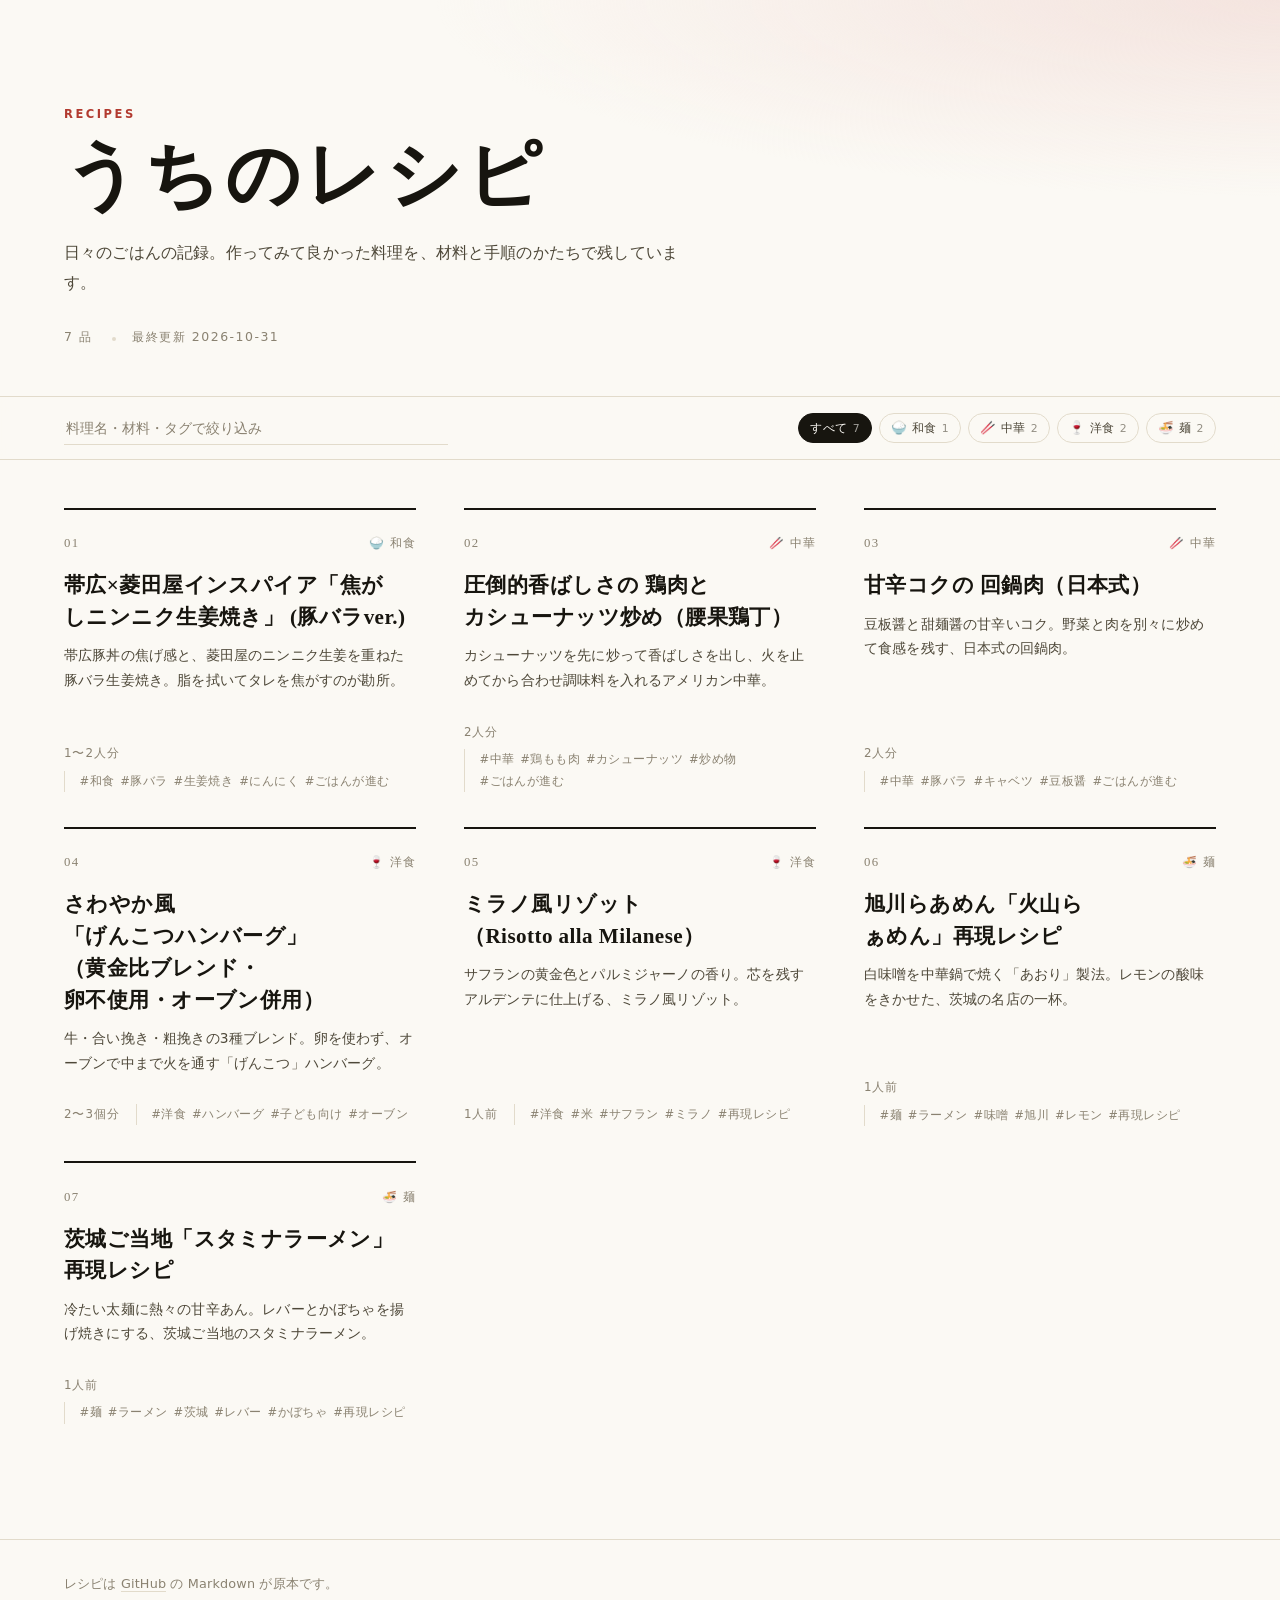
==== docs/index.html @ 4dcfc907 "GitHub Pages 用の静的サイトを追加 - tools/build_site.py: Markdown から docs/ を生成（依存パッケージなし） - docs/: 一覧・個別ページ・検索" ====
<!DOCTYPE html>
<html lang="ja">
<head>
<meta charset="utf-8">
<meta name="viewport" content="width=device-width, initial-scale=1">
<title>うちのレシピ</title>
<meta name="description" content="家庭料理のレシピ集。材料と手順をまとめています。">
<meta property="og:title" content="うちのレシピ">
<meta property="og:description" content="家庭料理のレシピ集。材料と手順をまとめています。">
<meta property="og:type" content="website">
<link rel="stylesheet" href="assets/style.css">
<link rel="icon" href="data:image/svg+xml,<svg xmlns='http://www.w3.org/2000/svg' viewBox='0 0 100 100'><text y='.9em' font-size='90'>🍳</text></svg>">
</head>
<body>
<header class="hero">
  <p class="kicker">RECIPES</p>
  <h1 class="hero-title">うちのレシピ</h1>
  <p class="hero-lede">日々のごはんの記録。作ってみて良かった料理を、材料と手順のかたちで残しています。</p>
  <div class="hero-meta"><span>7 品</span><span>最終更新 <time>2026-10-31</time></span></div>
</header>

<div class="toolbar">
  <div class="search-wrap">
    <label class="visually-hidden" for="q">レシピを検索</label>
    <input id="q" class="search" type="search" placeholder="料理名・材料・タグで絞り込み" autocomplete="off">
  </div>
  <div class="chips"><button class="chip is-active" data-filter="all">すべて<span class="chip-n">7</span></button><button class="chip" data-filter="和食">🍚 和食<span class="chip-n">1</span></button><button class="chip" data-filter="中華">🥢 中華<span class="chip-n">2</span></button><button class="chip" data-filter="洋食">🍷 洋食<span class="chip-n">2</span></button><button class="chip" data-filter="麺">🍜 麺<span class="chip-n">2</span></button></div>
</div>

<main>
  <ul class="cards" id="cards">
<li class="card" data-cat="和食" data-search="帯広×菱田屋インスパイア「焦がしニンニク生姜焼き」 (豚バラver.) 和食 和食 豚バラ 生姜焼き にんにく ごはんが進む 豚バラ肉（スライス） 玉ねぎ 片栗粉（または小麦粉） おろし生姜 おろしニンニク 醤油 砂糖 酒">
  <a class="card-link" href="r/shogayaki.html">
    <span class="card-head">
      <span class="card-no">01</span>
      <span class="card-cat">🍚 和食</span>
    </span>
    <h2 class="card-title">帯広×菱田屋インスパイア「焦がしニンニク生姜焼き」 (豚バラver.)</h2>
    <p class="card-desc">帯広豚丼の焦げ感と、菱田屋のニンニク生姜を重ねた豚バラ生姜焼き。脂を拭いてタレを焦がすのが勘所。</p>
    <span class="card-foot">
      <span class="card-serv">1〜2人分</span>
      <span class="card-tags"><span class="tag">#和食</span><span class="tag">#豚バラ</span><span class="tag">#生姜焼き</span><span class="tag">#にんにく</span><span class="tag">#ごはんが進む</span></span>
    </span>
  </a>
</li>
<li class="card" data-cat="中華" data-search="圧倒的香ばしさの 鶏肉とカシューナッツ炒め（腰果鶏丁） 中華 中華 鶏もも肉 カシューナッツ 炒め物 ごはんが進む 鶏もも肉 カシューナッツ（無塩の素焼きタイプ） ピーマン 赤ピーマン 長ねぎ ニンニク しょうが 鷹の爪（輪切り） サラダ油 醤油 紹興酒（または日本酒） サラダ油 片栗粉 醤油 紹興酒（または日本酒） 酢 砂糖 鶏ガラスープの素（顆粒） 片栗粉 水">
  <a class="card-link" href="r/toriniku-cashew-itame.html">
    <span class="card-head">
      <span class="card-no">02</span>
      <span class="card-cat">🥢 中華</span>
    </span>
    <h2 class="card-title">圧倒的香ばしさの 鶏肉とカシューナッツ炒め（腰果鶏丁）</h2>
    <p class="card-desc">カシューナッツを先に炒って香ばしさを出し、火を止めてから合わせ調味料を入れるアメリカン中華。</p>
    <span class="card-foot">
      <span class="card-serv">2人分</span>
      <span class="card-tags"><span class="tag">#中華</span><span class="tag">#鶏もも肉</span><span class="tag">#カシューナッツ</span><span class="tag">#炒め物</span><span class="tag">#ごはんが進む</span></span>
    </span>
  </a>
</li>
<li class="card" data-cat="中華" data-search="甘辛コクの 回鍋肉（日本式） 中華 中華 豚バラ キャベツ 豆板醤 ごはんが進む 豚バラ肉 キャベツ ピーマン 生姜 にんにく ラード ごま油 サラダ油 中国醤油 紹興酒 甜麺醤 豆板醤 うま味調味料 片栗粉 水">
  <a class="card-link" href="r/hoikoro-japanese-style.html">
    <span class="card-head">
      <span class="card-no">03</span>
      <span class="card-cat">🥢 中華</span>
    </span>
    <h2 class="card-title">甘辛コクの 回鍋肉（日本式）</h2>
    <p class="card-desc">豆板醤と甜麺醤の甘辛いコク。野菜と肉を別々に炒めて食感を残す、日本式の回鍋肉。</p>
    <span class="card-foot">
      <span class="card-serv">2人分</span>
      <span class="card-tags"><span class="tag">#中華</span><span class="tag">#豚バラ</span><span class="tag">#キャベツ</span><span class="tag">#豆板醤</span><span class="tag">#ごはんが進む</span></span>
    </span>
  </a>
</li>
<li class="card" data-cat="洋食" data-search="さわやか風「げんこつハンバーグ」（黄金比ブレンド・卵不使用・オーブン併用） 洋食 洋食 ハンバーグ 子ども向け オーブン 牛ひき肉 牛豚合い挽き肉 牛豚合い挽き肉（粗挽き） 玉ねぎ サラダ油（玉ねぎ炒め用） 塩 ナツメグ（あれば） パン粉 牛乳">
  <a class="card-link" href="r/genkotsu-hamburg.html">
    <span class="card-head">
      <span class="card-no">04</span>
      <span class="card-cat">🍷 洋食</span>
    </span>
    <h2 class="card-title">さわやか風「げんこつハンバーグ」（黄金比ブレンド・卵不使用・オーブン併用）</h2>
    <p class="card-desc">牛・合い挽き・粗挽きの3種ブレンド。卵を使わず、オーブンで中まで火を通す「げんこつ」ハンバーグ。</p>
    <span class="card-foot">
      <span class="card-serv">2〜3個分</span>
      <span class="card-tags"><span class="tag">#洋食</span><span class="tag">#ハンバーグ</span><span class="tag">#子ども向け</span><span class="tag">#オーブン</span></span>
    </span>
  </a>
</li>
<li class="card" data-cat="洋食" data-search="ミラノ風リゾット（Risotto alla Milanese） 洋食 洋食 米 サフラン ミラノ 再現レシピ 生米（洗わない） 玉ねぎ 発酵バター 白ワイン ブイヨン（またはコンソメスープ） サフラン パルメザンチーズ（粉チーズ） 塩・胡椒">
  <a class="card-link" href="r/risotto-alla-milanese.html">
    <span class="card-head">
      <span class="card-no">05</span>
      <span class="card-cat">🍷 洋食</span>
    </span>
    <h2 class="card-title">ミラノ風リゾット（Risotto alla Milanese）</h2>
    <p class="card-desc">サフランの黄金色とパルミジャーノの香り。芯を残すアルデンテに仕上げる、ミラノ風リゾット。</p>
    <span class="card-foot">
      <span class="card-serv">1人前</span>
      <span class="card-tags"><span class="tag">#洋食</span><span class="tag">#米</span><span class="tag">#サフラン</span><span class="tag">#ミラノ</span><span class="tag">#再現レシピ</span></span>
    </span>
  </a>
</li>
<li class="card" data-cat="麺" data-search="旭川らあめん「火山らぁめん」再現レシピ 麺 麺 ラーメン 味噌 旭川 レモン 再現レシピ もやし 玉ねぎ 長ネギ コーン チャーシュー レモンスライス 中華麺 豚ひき肉 豆板醤 甜麺醤 砂糖 おろしニンニク ごま油 ラード 市販の味噌ラーメンスープ 豆板醤 おろしニンニク 豚骨/鶏ガラスープ">
  <a class="card-link" href="r/kazan-ramen.html">
    <span class="card-head">
      <span class="card-no">06</span>
      <span class="card-cat">🍜 麺</span>
    </span>
    <h2 class="card-title">旭川らあめん「火山らぁめん」再現レシピ</h2>
    <p class="card-desc">白味噌を中華鍋で焼く「あおり」製法。レモンの酸味をきかせた、茨城の名店の一杯。</p>
    <span class="card-foot">
      <span class="card-serv">1人前</span>
      <span class="card-tags"><span class="tag">#麺</span><span class="tag">#ラーメン</span><span class="tag">#味噌</span><span class="tag">#旭川</span><span class="tag">#レモン</span><span class="tag">#再現レシピ</span></span>
    </span>
  </a>
</li>
<li class="card" data-cat="麺" data-search="茨城ご当地「スタミナラーメン」再現レシピ 麺 麺 ラーメン 茨城 レバー かぼちゃ 再現レシピ 豚レバー にんじん キャベツ ニラ かぼちゃ 中華麺（太麺） 酒 しょうが汁 片栗粉 鶏ガラスープ しょうゆ 砂糖 オイスターソース 一味唐辛子 水溶き片栗粉 ごま油 サラダ油">
  <a class="card-link" href="r/stamina-ramen.html">
    <span class="card-head">
      <span class="card-no">07</span>
      <span class="card-cat">🍜 麺</span>
    </span>
    <h2 class="card-title">茨城ご当地「スタミナラーメン」再現レシピ</h2>
    <p class="card-desc">冷たい太麺に熱々の甘辛あん。レバーとかぼちゃを揚げ焼きにする、茨城ご当地のスタミナラーメン。</p>
    <span class="card-foot">
      <span class="card-serv">1人前</span>
      <span class="card-tags"><span class="tag">#麺</span><span class="tag">#ラーメン</span><span class="tag">#茨城</span><span class="tag">#レバー</span><span class="tag">#かぼちゃ</span><span class="tag">#再現レシピ</span></span>
    </span>
  </a>
</li>
  </ul>
  <p class="empty" id="empty" hidden>該当するレシピがありません。</p>
</main>

<footer class="site-foot">
  <p>レシピは <a href="https://github.com/tsubotan1985/recipes">GitHub</a> の Markdown が原本です。</p>
</footer>

<script src="assets/app.js"></script>
</body>
</html>
---- docs/assets/style.css ----
/* うちのレシピ — editorial stylesheet (external assets, no webfonts) */

:root {
  --paper: #fbf9f4;
  --paper-2: #f5f1e7;
  --ink: #17150f;
  --ink-soft: #4e4839;
  --ink-mute: #8a8271;
  --rule: #e2dbcb;
  --accent: #b23a2f;
  --accent-soft: #f4e4df;
  --serif: "Hiragino Mincho ProN", "Yu Mincho", "YuMincho", "Noto Serif JP", "Songti SC", serif;
  --sans: "Hiragino Sans", "Hiragino Kaku Gothic ProN", "Yu Gothic", "YuGothic", "Noto Sans JP", system-ui, sans-serif;
  --measure: 40rem;
  --shadow: 0 1px 0 var(--rule);
}

@media (prefers-color-scheme: dark) {
  :root {
    --paper: #14130f;
    --paper-2: #1c1a15;
    --ink: #f2eee3;
    --ink-soft: #c8c1b0;
    --ink-mute: #8d8574;
    --rule: #302c24;
    --accent: #e2705f;
    --accent-soft: #2a1c19;
  }
}

* { box-sizing: border-box; }

html { -webkit-text-size-adjust: 100%; }

body {
  margin: 0;
  background: var(--paper);
  color: var(--ink);
  font-family: var(--sans);
  font-size: 16px;
  line-height: 1.85;
  letter-spacing: .01em;
  -webkit-font-smoothing: antialiased;
}

a { color: inherit; text-decoration: none; }
a:hover { color: var(--accent); }

.visually-hidden {
  position: absolute; width: 1px; height: 1px; overflow: hidden;
  clip: rect(0 0 0 0); white-space: nowrap;
}

.muted { color: var(--ink-mute); }

/* ---------------------------------------------------------------- shared */

.kicker {
  margin: 0;
  font-size: .72rem;
  letter-spacing: .22em;
  text-transform: uppercase;
  color: var(--accent);
  font-weight: 600;
}

.tag {
  display: inline-block;
  font-size: .72rem;
  color: var(--ink-mute);
  letter-spacing: .04em;
  margin-right: .5em;
}

.site-foot {
  border-top: 1px solid var(--rule);
  margin-top: 5rem;
  padding: 2rem clamp(1.25rem, 5vw, 4rem) 3rem;
  font-size: .8rem;
  color: var(--ink-mute);
}
.site-foot p { margin: 0; }
.site-foot a { border-bottom: 1px solid var(--rule); }
.site-foot a:hover { border-color: var(--accent); }

/* ----------------------------------------------------------------- index */

.hero {
  padding: clamp(3rem, 9vw, 6.5rem) clamp(1.25rem, 5vw, 4rem) clamp(1.75rem, 4vw, 3rem);
  border-bottom: 1px solid var(--rule);
  background:
    radial-gradient(120% 90% at 100% 0%, var(--accent-soft) 0%, transparent 55%),
    var(--paper);
}

.hero-title {
  font-family: var(--serif);
  font-weight: 600;
  font-size: clamp(2.5rem, 7.5vw, 4.6rem);
  line-height: 1.15;
  letter-spacing: .06em;
  margin: .5rem 0 1.25rem;
}

.hero-lede {
  max-width: var(--measure);
  margin: 0;
  color: var(--ink-soft);
  font-size: 1rem;
}

.hero-meta {
  display: flex;
  gap: 1.25rem;
  margin-top: 1.75rem;
  font-size: .78rem;
  letter-spacing: .12em;
  color: var(--ink-mute);
}
.hero-meta span + span { position: relative; padding-left: 1.25rem; }
.hero-meta span + span::before {
  content: ""; position: absolute; left: 0; top: 50%;
  width: 4px; height: 4px; background: var(--rule); border-radius: 50%;
}

.toolbar {
  position: sticky;
  top: 0;
  z-index: 10;
  display: flex;
  flex-wrap: wrap;
  gap: 1rem 1.5rem;
  align-items: center;
  justify-content: space-between;
  padding: .9rem clamp(1.25rem, 5vw, 4rem);
  border-bottom: 1px solid var(--rule);
  background: color-mix(in srgb, var(--paper) 92%, transparent);
  backdrop-filter: blur(8px);
}

.search {
  width: min(24rem, 70vw);
  padding: .5rem .1rem;
  border: 0;
  border-bottom: 1px solid var(--rule);
  background: transparent;
  color: var(--ink);
  font-family: var(--sans);
  font-size: .9rem;
  outline: none;
}
.search:focus { border-color: var(--accent); }
.search::placeholder { color: var(--ink-mute); }

.chips { display: flex; flex-wrap: wrap; gap: .4rem; }

.chip {
  appearance: none;
  border: 1px solid var(--rule);
  background: transparent;
  color: var(--ink-soft);
  font-family: var(--sans);
  font-size: .78rem;
  letter-spacing: .04em;
  padding: .32rem .7rem;
  border-radius: 999px;
  cursor: pointer;
  transition: background .15s, color .15s, border-color .15s;
}
.chip:hover { border-color: var(--ink-mute); color: var(--ink); }
.chip.is-active {
  background: var(--ink);
  border-color: var(--ink);
  color: var(--paper);
}
.chip-n {
  margin-left: .45em;
  font-size: .68rem;
  opacity: .6;
}

main { padding: clamp(1.5rem, 4vw, 3rem) clamp(1.25rem, 5vw, 4rem) 0; }

.cards {
  list-style: none;
  margin: 0;
  padding: 0;
  display: grid;
  grid-template-columns: repeat(auto-fill, minmax(min(100%, 21rem), 1fr));
  gap: 0 clamp(1.5rem, 4vw, 3rem);
}

.card {
  border-top: 2px solid var(--ink);
  padding: 1.4rem 0 2.2rem;
  position: relative;
  display: flex;
}
.card::after {
  content: "";
  position: absolute;
  left: 0; top: -2px;
  width: 0; height: 2px;
  background: var(--accent);
  transition: width .35s cubic-bezier(.2,.7,.2,1);
}
.card:hover::after { width: 100%; }

.card-link {
  display: flex;
  flex-direction: column;
  flex: 1;
}

.card-head {
  display: flex;
  justify-content: space-between;
  align-items: baseline;
  gap: .75rem;
}

.card-no {
  font-family: var(--serif);
  font-size: .8rem;
  letter-spacing: .1em;
  color: var(--ink-mute);
}

.card-cat {
  font-size: .74rem;
  letter-spacing: .1em;
  color: var(--ink-mute);
  white-space: nowrap;
}

.card-title {
  font-family: var(--serif);
  font-size: 1.32rem;
  font-weight: 600;
  line-height: 1.5;
  letter-spacing: .02em;
  margin: .9rem 0 .6rem;
  word-break: auto-phrase;
  line-break: strict;
  text-wrap: balance;
}

.card-desc {
  margin: 0 0 .9rem;
  font-size: .86rem;
  line-height: 1.8;
  color: var(--ink-soft);
}

.card-foot {
  display: flex;
  flex-wrap: wrap;
  gap: .35rem 1rem;
  align-items: baseline;
  font-size: .74rem;
  color: var(--ink-mute);
  margin-top: auto;
  padding-top: .9rem;
}
.card-serv { letter-spacing: .08em; }
.card-tags {
  display: inline-flex;
  flex-wrap: wrap;
  padding-left: .9rem;
  border-left: 1px solid var(--rule);
}

.empty { padding: 3rem 0; color: var(--ink-mute); }

/* ---------------------------------------------------------------- recipe */

.topbar {
  position: sticky;
  top: 0;
  z-index: 10;
  display: flex;
  align-items: center;
  gap: 1rem;
  padding: .7rem clamp(1.25rem, 5vw, 4rem);
  border-bottom: 1px solid var(--rule);
  background: color-mix(in srgb, var(--paper) 92%, transparent);
  backdrop-filter: blur(8px);
  font-size: .8rem;
  letter-spacing: .06em;
}
.back { color: var(--ink-soft); }
.topbar-anchors { display: flex; gap: 1.1rem; margin-left: auto; color: var(--ink-mute); }
.topbar-anchors a:hover { color: var(--accent); }
.print-btn {
  appearance: none;
  border: 1px solid var(--rule);
  background: transparent;
  color: var(--ink-soft);
  font-family: var(--sans);
  font-size: .76rem;
  padding: .28rem .8rem;
  border-radius: 999px;
  cursor: pointer;
}
.print-btn:hover { border-color: var(--ink-mute); color: var(--ink); }

.r-head {
  padding: clamp(2.25rem, 6vw, 4.5rem) clamp(1.25rem, 5vw, 4rem) clamp(1.5rem, 4vw, 2.5rem);
  border-bottom: 1px solid var(--rule);
  background:
    radial-gradient(110% 80% at 0% 0%, var(--accent-soft) 0%, transparent 55%),
    var(--paper);
}

.r-title {
  font-family: var(--serif);
  font-size: clamp(1.7rem, 4.4vw, 2.85rem);
  font-weight: 600;
  line-height: 1.45;
  letter-spacing: .01em;
  margin: .6rem 0 1.25rem;
  max-width: 44rem;
  word-break: auto-phrase;
  line-break: strict;
  text-wrap: balance;
}

.r-lead { max-width: var(--measure); color: var(--ink-soft); font-size: .95rem; }
.r-lead p { margin: 0 0 .7rem; }
.r-lead p:last-child { margin-bottom: 0; }
.r-tags { margin-top: 1.4rem; }

.r-grid {
  display: grid;
  grid-template-columns: minmax(17rem, 22rem) minmax(0, 1fr);
  gap: clamp(1.75rem, 5vw, 4.5rem);
  align-items: start;
  padding: clamp(1.75rem, 4vw, 3rem) clamp(1.25rem, 5vw, 4rem) 0;
  margin: 0;
  max-width: 78rem;
}

.ing-col { position: sticky; top: 4.2rem; }

.col-title {
  font-family: var(--serif);
  font-size: 1.02rem;
  font-weight: 600;
  letter-spacing: .18em;
  margin: 0 0 1.1rem;
  padding-bottom: .55rem;
  border-bottom: 1px solid var(--ink);
  display: inline-block;
}

.ing-block { margin-bottom: 1.5rem; }

.ing-group {
  font-size: .76rem;
  font-weight: 600;
  letter-spacing: .1em;
  color: var(--accent);
  margin: 0 0 .5rem;
}

.ings { list-style: none; margin: 0; padding: 0; }

.ing { border-bottom: 1px dotted var(--rule); }
.ing:last-child { border-bottom: 0; }

.ing label {
  display: grid;
  grid-template-columns: 1.1rem minmax(0, 1fr) auto;
  grid-template-areas: "box name amt" ". note note";
  align-items: baseline;
  gap: 0 .45rem;
  padding: .38rem 0;
  cursor: pointer;
  font-size: .88rem;
}

.ing-check {
  grid-area: box;
  appearance: none;
  width: .85rem; height: .85rem;
  margin: 0;
  border: 1px solid var(--ink-mute);
  border-radius: 2px;
  cursor: pointer;
  position: relative;
  top: .15rem;
}
.ing-check:checked { background: var(--accent); border-color: var(--accent); }
.ing-check:checked::after {
  content: "";
  position: absolute;
  left: .22rem; top: .05rem;
  width: .3rem; height: .55rem;
  border: solid var(--paper);
  border-width: 0 1.5px 1.5px 0;
  transform: rotate(40deg);
}

.ing-name { grid-area: name; line-height: 1.6; }
.ing-amt {
  grid-area: amt;
  text-align: right;
  font-family: var(--serif);
  font-size: .86rem;
  color: var(--ink-soft);
  white-space: nowrap;
}
.ing-note {
  grid-area: note;
  font-size: .74rem;
  color: var(--ink-mute);
  line-height: 1.6;
  padding-bottom: .15rem;
}
.ing-check:checked ~ .ing-name,
.ing-check:checked ~ .ing-amt { color: var(--ink-mute); text-decoration: line-through; }

.ing-xs {
  font-size: .76rem;
  color: var(--ink-mute);
  margin: .5rem 0 0;
}

.steps { list-style: none; margin: 0; padding: 0; counter-reset: step; }

.step {
  display: grid;
  grid-template-columns: 2.4rem minmax(0, 1fr);
  gap: .25rem 1rem;
  padding: 1.5rem 0;
  border-top: 1px solid var(--rule);
}
.step:first-child { border-top: 0; padding-top: 0; }

.step-no {
  font-family: var(--serif);
  font-size: 1.05rem;
  color: var(--accent);
  border: 1px solid var(--rule);
  border-radius: 50%;
  width: 2.1rem; height: 2.1rem;
  display: grid;
  place-items: center;
  margin-top: .1rem;
}

.step-title {
  font-family: var(--serif);
  font-size: 1.12rem;
  font-weight: 600;
  line-height: 1.6;
  margin: 0 0 .5rem;
}
.step-title:empty { display: none; }

.step-body p { margin: 0 0 .6rem; font-size: .92rem; }
.step-body p:last-child { margin-bottom: 0; }
.step-body p.note { font-size: .82rem; color: var(--ink-mute); }

.callout {
  margin: .8rem 0;
  padding: .6rem .9rem;
  border-left: 3px solid var(--accent);
  background: var(--paper-2);
  font-size: .84rem;
  color: var(--ink-soft);
}

.step-body ul.mini, .step-body ol.mini { margin: .4rem 0 .6rem; padding-left: 1.15rem; font-size: .88rem; }
.step-body li { margin-bottom: .2rem; }
.step-body li.sub { margin-left: .8rem; list-style: circle; }
.step-body .subhead { font-weight: 600; font-size: .9rem; margin: .8rem 0 .3rem; }
.step-body code {
  font-family: ui-monospace, SFMono-Regular, Menlo, monospace;
  font-size: .86em;
  background: var(--paper-2);
  padding: .05em .3em;
  border-radius: 3px;
}

.panel {
  margin: clamp(1.5rem, 4vw, 2.5rem) clamp(1.25rem, 5vw, 4rem) 0;
  padding-top: 1.5rem;
  border-top: 1px solid var(--rule);
  max-width: 78rem;
}
.panel-title {
  font-family: var(--serif);
  font-size: 1.02rem;
  font-weight: 600;
  letter-spacing: .16em;
  margin: 0 0 1rem;
}
.prose { max-width: var(--measure); font-size: .9rem; }
.prose p { margin: 0 0 .5rem; }
.prose ul.mini, .prose ol.mini { padding-left: 1.15rem; font-size: .88rem; }
.callout { max-width: var(--measure); }

.kv { list-style: none; margin: 0; padding: 0; max-width: 48rem; }
.kv li {
  display: grid;
  grid-template-columns: 11rem minmax(0, 1fr);
  gap: 1rem;
  padding: .55rem 0;
  border-bottom: 1px dotted var(--rule);
  font-size: .88rem;
}
.kv-k { color: var(--accent); font-weight: 600; font-size: .82rem; letter-spacing: .04em; }

.pager {
  display: flex;
  justify-content: space-between;
  gap: 1.5rem;
  margin: 3rem clamp(1.25rem, 5vw, 4rem) 0;
  padding-top: 1.25rem;
  border-top: 1px solid var(--rule);
  font-size: .84rem;
  color: var(--ink-soft);
}
.pn { max-width: 46%; }
.pn span {
  display: block;
  font-size: .68rem;
  letter-spacing: .18em;
  color: var(--ink-mute);
  margin-bottom: .2rem;
}
.pn-next { text-align: right; margin-left: auto; }

/* -------------------------------------------------------------- responsive */

@media (max-width: 62rem) {
  .r-grid { grid-template-columns: 1fr; }
  .ing-col { position: static; }
  .ing-col .col-title { margin-bottom: .9rem; }
}

@media (max-width: 40rem) {
  body { font-size: 15px; line-height: 1.8; }
  .toolbar { position: static; }
  .topbar-anchors { display: none; }
  .kv li { grid-template-columns: 1fr; gap: 0; }
  .card-cat { float: none; display: block; margin-top: .3rem; }
  .card-title { margin-top: .4rem; }
  .step { grid-template-columns: 1.9rem minmax(0, 1fr); gap: .1rem .75rem; }
  .step-no { width: 1.7rem; height: 1.7rem; font-size: .9rem; }
}

/* ------------------------------------------------------------------ print */

@page { margin: 13mm 12mm; }

@media print {
  :root {
    --paper: #fff; --ink: #000; --ink-soft: #222; --ink-mute: #555;
    --rule: #bbb; --accent: #8b2a20; --paper-2: #f4f4f4;
  }
  body { font-size: 9.5pt; line-height: 1.55; background: #fff; }
  .topbar, .pager, .site-foot, .print-btn, .chips, .toolbar, .tag { display: none !important; }
  .r-head { padding: 0 0 .6rem; background: none; border-bottom: 1.5pt solid #000; }
  .r-title { font-size: 17pt; margin: .2rem 0 .5rem; max-width: none; }
  .r-lead { font-size: 9pt; }
  .r-tags { display: none; }
  .r-grid {
    display: grid;
    grid-template-columns: 8.4cm minmax(0, 1fr);
    gap: 1cm;
    padding: 0;
    margin-top: .8rem;
    max-width: none;
  }
  .ing-col { position: static; break-inside: avoid; }
  .ing-check { display: none; }
  .ing label {
    grid-template-columns: minmax(0, 1fr) auto;
    grid-template-areas: "name amt" "note note";
    padding: .22rem 0;
    font-size: 8.8pt;
  }
  .ing-amt { font-size: 8.6pt; }
  .ing-note { font-size: 7.6pt; }
  .ing-group { font-size: 8pt; margin: .5rem 0 .25rem; }
  .step { break-inside: avoid; padding: .5rem 0; grid-template-columns: 1.5rem minmax(0,1fr); gap: 0 .6rem; }
  .step-no { border-color: #999; width: 1.35rem; height: 1.35rem; font-size: 8.5pt; }
  .step-title { font-size: 10pt; margin-bottom: .2rem; }
  .step-body p { font-size: 8.8pt; margin-bottom: .35rem; }
  .callout { font-size: 8pt; padding: .35rem .6rem; margin: .4rem 0; }
  .panel { margin: .8rem 0 0; max-width: none; padding-top: .6rem; break-inside: avoid; }
  .panel-title { font-size: 9.5pt; }
  .kv li { grid-template-columns: max-content minmax(0, 1fr); gap: .6rem; padding: .3rem 0; font-size: 8.8pt; }
  .kv-k { font-size: 8pt; }
  a { text-decoration: none; color: #000; }
}
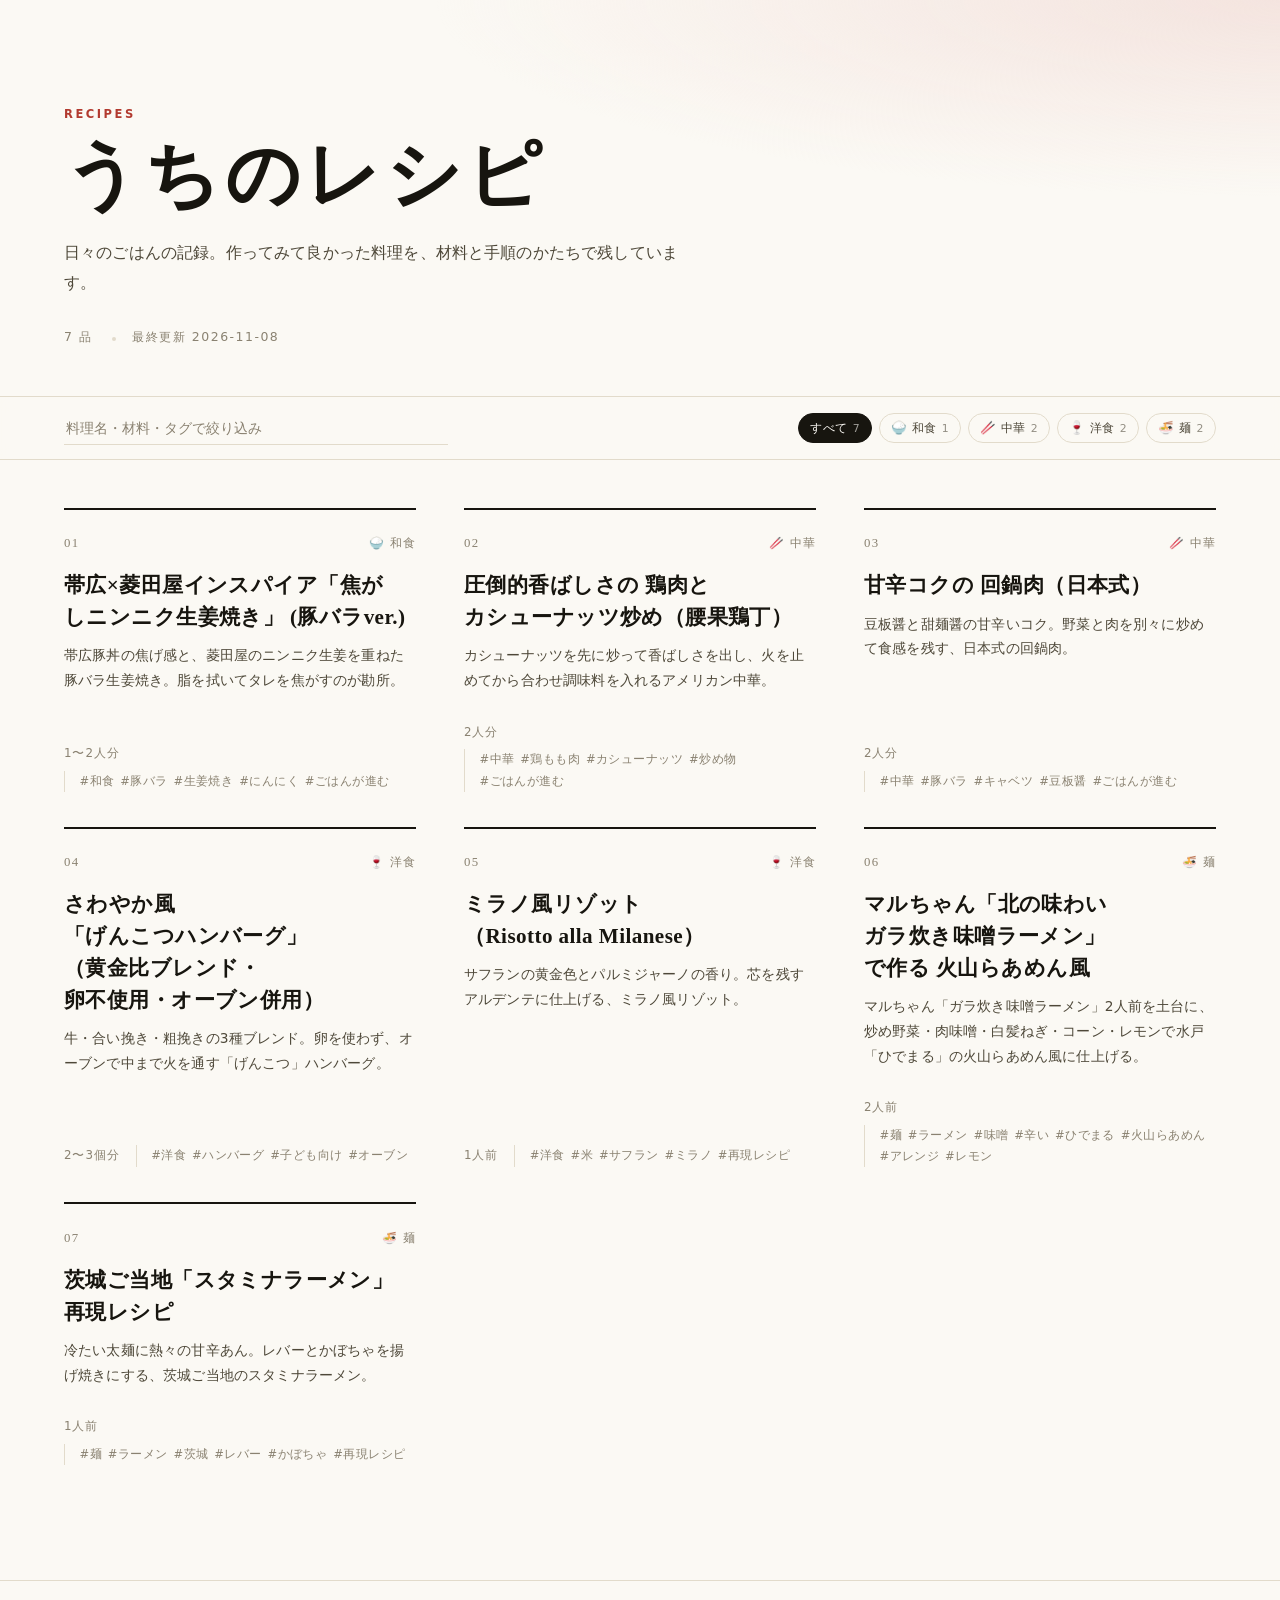
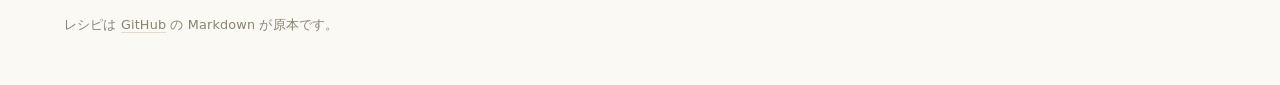
==== commit ebd8ac9a: "火山らあめんのレシピを市販味噌ラーメンベースのアレンジに差し替え" ====
--- a/docs/index.html
+++ b/docs/index.html
@@ -16,7 +16,7 @@
   <p class="kicker">RECIPES</p>
   <h1 class="hero-title">うちのレシピ</h1>
   <p class="hero-lede">日々のごはんの記録。作ってみて良かった料理を、材料と手順のかたちで残しています。</p>
-  <div class="hero-meta"><span>7 品</span><span>最終更新 <time>2026-10-31</time></span></div>
+  <div class="hero-meta"><span>7 品</span><span>最終更新 <time>2026-11-08</time></span></div>
 </header>
 
 <div class="toolbar">
@@ -99,17 +99,17 @@
     </span>
   </a>
 </li>
-<li class="card" data-cat="麺" data-search="旭川らあめん「火山らぁめん」再現レシピ 麺 麺 ラーメン 味噌 旭川 レモン 再現レシピ もやし 玉ねぎ 長ネギ コーン チャーシュー レモンスライス 中華麺 豚ひき肉 豆板醤 甜麺醤 砂糖 おろしニンニク ごま油 ラード 市販の味噌ラーメンスープ 豆板醤 おろしニンニク 豚骨/鶏ガラスープ">
+<li class="card" data-cat="麺" data-search="マルちゃん「北の味わい ガラ炊き味噌ラーメン」で作る 火山らあめん風 麺 麺 ラーメン 味噌 辛い ひでまる 火山らあめん アレンジ レモン 購入した味噌ラーメン（マルちゃん ガラ炊き味噌ラーメン） 豚ひき肉 もやし 玉ねぎ 長ねぎ コーン チャーシュー レモン ラード 味噌 みりん 砂糖 豆板醤 おろしにんにく 一味唐辛子 ラー油 水">
   <a class="card-link" href="r/kazan-ramen.html">
     <span class="card-head">
       <span class="card-no">06</span>
       <span class="card-cat">🍜 麺</span>
     </span>
-    <h2 class="card-title">旭川らあめん「火山らぁめん」再現レシピ</h2>
-    <p class="card-desc">白味噌を中華鍋で焼く「あおり」製法。レモンの酸味をきかせた、茨城の名店の一杯。</p>
+    <h2 class="card-title">マルちゃん「北の味わい ガラ炊き味噌ラーメン」で作る 火山らあめん風</h2>
+    <p class="card-desc">マルちゃん「ガラ炊き味噌ラーメン」2人前を土台に、炒め野菜・肉味噌・白髪ねぎ・コーン・レモンで水戸「ひでまる」の火山らあめん風に仕上げる。</p>
     <span class="card-foot">
-      <span class="card-serv">1人前</span>
-      <span class="card-tags"><span class="tag">#麺</span><span class="tag">#ラーメン</span><span class="tag">#味噌</span><span class="tag">#旭川</span><span class="tag">#レモン</span><span class="tag">#再現レシピ</span></span>
+      <span class="card-serv">2人前</span>
+      <span class="card-tags"><span class="tag">#麺</span><span class="tag">#ラーメン</span><span class="tag">#味噌</span><span class="tag">#辛い</span><span class="tag">#ひでまる</span><span class="tag">#火山らあめん</span><span class="tag">#アレンジ</span><span class="tag">#レモン</span></span>
     </span>
   </a>
 </li>
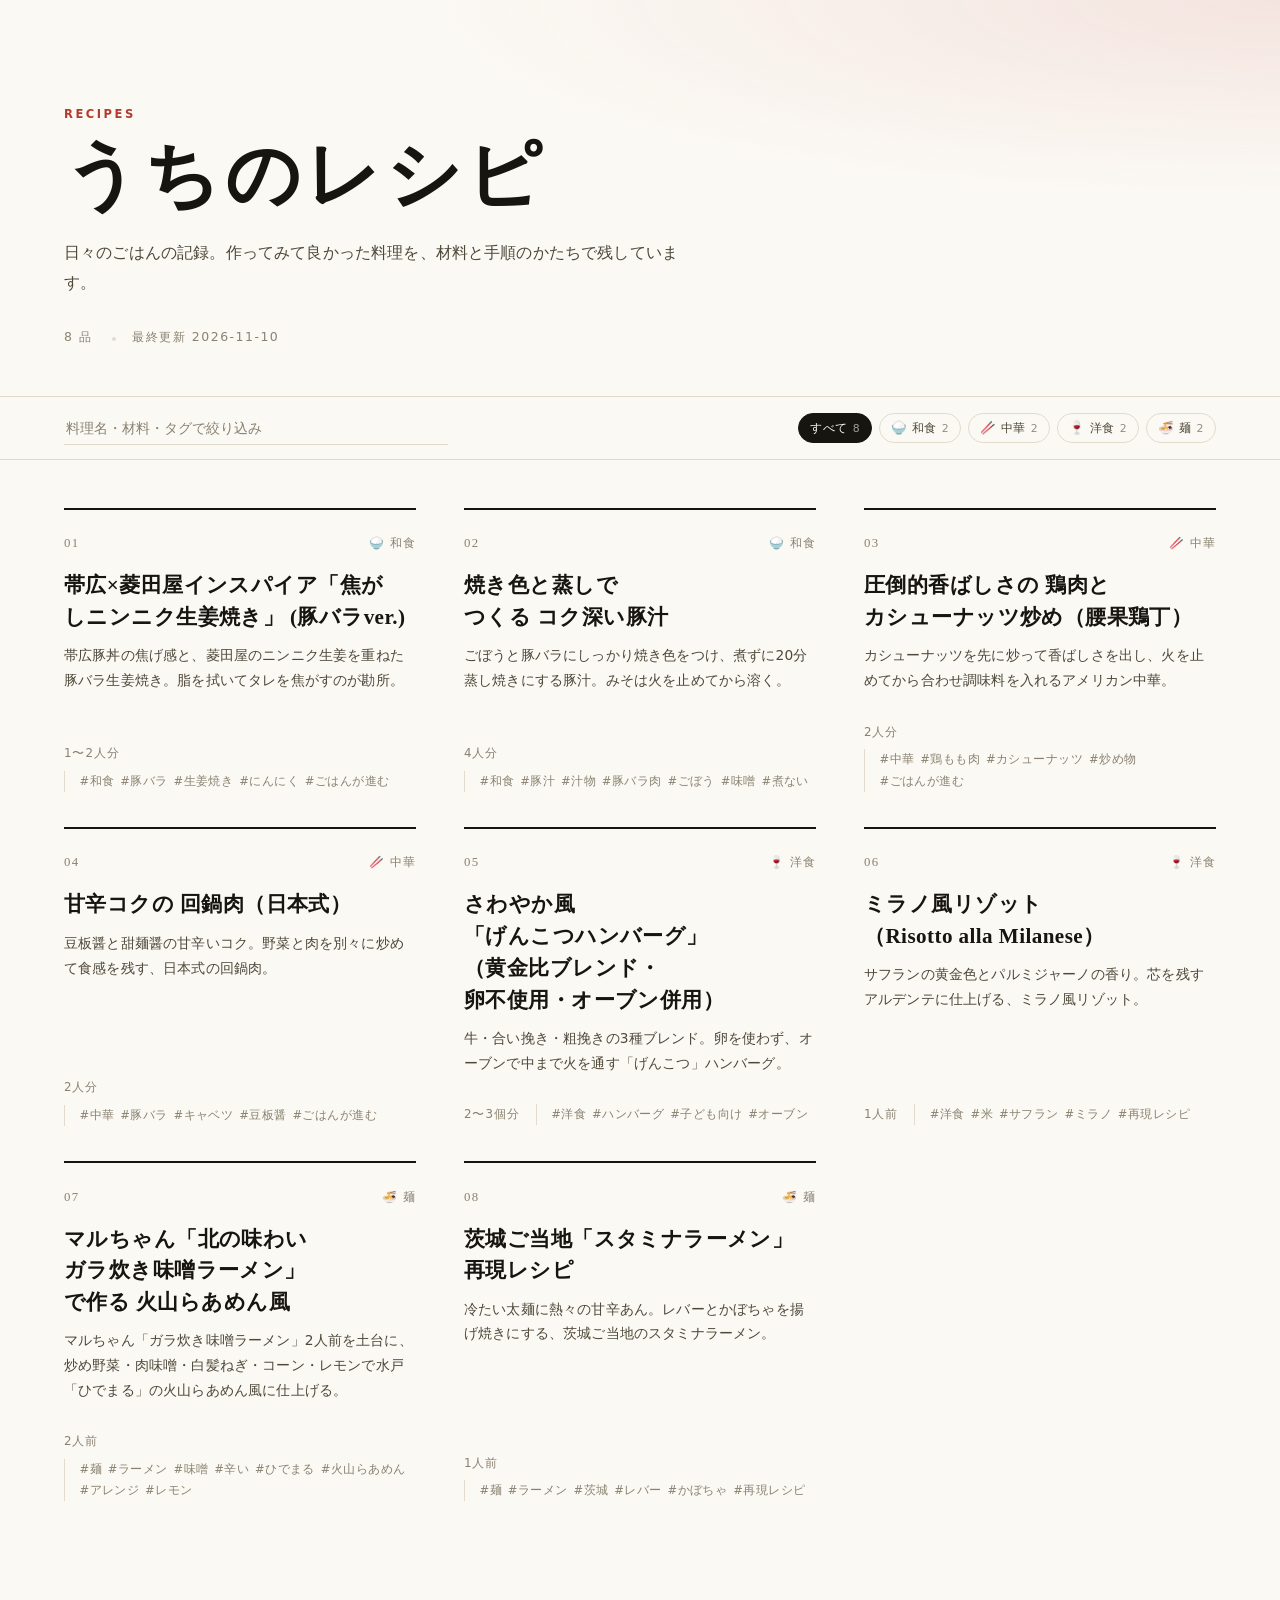
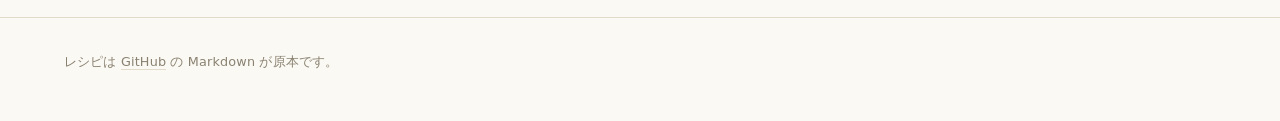
==== commit 171cd084: "Add 焼き色と蒸しでつくる豚汁（こじまぽん助さんレシピ参考）" ====
--- a/docs/index.html
+++ b/docs/index.html
@@ -16,7 +16,7 @@
   <p class="kicker">RECIPES</p>
   <h1 class="hero-title">うちのレシピ</h1>
   <p class="hero-lede">日々のごはんの記録。作ってみて良かった料理を、材料と手順のかたちで残しています。</p>
-  <div class="hero-meta"><span>7 品</span><span>最終更新 <time>2026-11-08</time></span></div>
+  <div class="hero-meta"><span>8 品</span><span>最終更新 <time>2026-11-10</time></span></div>
 </header>
 
 <div class="toolbar">
@@ -24,7 +24,7 @@
     <label class="visually-hidden" for="q">レシピを検索</label>
     <input id="q" class="search" type="search" placeholder="料理名・材料・タグで絞り込み" autocomplete="off">
   </div>
-  <div class="chips"><button class="chip is-active" data-filter="all">すべて<span class="chip-n">7</span></button><button class="chip" data-filter="和食">🍚 和食<span class="chip-n">1</span></button><button class="chip" data-filter="中華">🥢 中華<span class="chip-n">2</span></button><button class="chip" data-filter="洋食">🍷 洋食<span class="chip-n">2</span></button><button class="chip" data-filter="麺">🍜 麺<span class="chip-n">2</span></button></div>
+  <div class="chips"><button class="chip is-active" data-filter="all">すべて<span class="chip-n">8</span></button><button class="chip" data-filter="和食">🍚 和食<span class="chip-n">2</span></button><button class="chip" data-filter="中華">🥢 中華<span class="chip-n">2</span></button><button class="chip" data-filter="洋食">🍷 洋食<span class="chip-n">2</span></button><button class="chip" data-filter="麺">🍜 麺<span class="chip-n">2</span></button></div>
 </div>
 
 <main>
@@ -43,10 +43,24 @@
     </span>
   </a>
 </li>
+<li class="card" data-cat="和食" data-search="焼き色と蒸しでつくる コク深い豚汁 和食 和食 豚汁 汁物 豚バラ肉 ごぼう 味噌 煮ない 豚バラ肉 ごぼう にんにく 生姜 玉ねぎ にんじん 大根 こんにゃく サラダ油 和風だし 料理酒 みりん 水 みそ">
+  <a class="card-link" href="r/tonjiru-kojima.html">
+    <span class="card-head">
+      <span class="card-no">02</span>
+      <span class="card-cat">🍚 和食</span>
+    </span>
+    <h2 class="card-title">焼き色と蒸しでつくる コク深い豚汁</h2>
+    <p class="card-desc">ごぼうと豚バラにしっかり焼き色をつけ、煮ずに20分蒸し焼きにする豚汁。みそは火を止めてから溶く。</p>
+    <span class="card-foot">
+      <span class="card-serv">4人分</span>
+      <span class="card-tags"><span class="tag">#和食</span><span class="tag">#豚汁</span><span class="tag">#汁物</span><span class="tag">#豚バラ肉</span><span class="tag">#ごぼう</span><span class="tag">#味噌</span><span class="tag">#煮ない</span></span>
+    </span>
+  </a>
+</li>
 <li class="card" data-cat="中華" data-search="圧倒的香ばしさの 鶏肉とカシューナッツ炒め（腰果鶏丁） 中華 中華 鶏もも肉 カシューナッツ 炒め物 ごはんが進む 鶏もも肉 カシューナッツ（無塩の素焼きタイプ） ピーマン 赤ピーマン 長ねぎ ニンニク しょうが 鷹の爪（輪切り） サラダ油 醤油 紹興酒（または日本酒） サラダ油 片栗粉 醤油 紹興酒（または日本酒） 酢 砂糖 鶏ガラスープの素（顆粒） 片栗粉 水">
   <a class="card-link" href="r/toriniku-cashew-itame.html">
     <span class="card-head">
-      <span class="card-no">02</span>
+      <span class="card-no">03</span>
       <span class="card-cat">🥢 中華</span>
     </span>
     <h2 class="card-title">圧倒的香ばしさの 鶏肉とカシューナッツ炒め（腰果鶏丁）</h2>
@@ -60,7 +74,7 @@
 <li class="card" data-cat="中華" data-search="甘辛コクの 回鍋肉（日本式） 中華 中華 豚バラ キャベツ 豆板醤 ごはんが進む 豚バラ肉 キャベツ ピーマン 生姜 にんにく ラード ごま油 サラダ油 中国醤油 紹興酒 甜麺醤 豆板醤 うま味調味料 片栗粉 水">
   <a class="card-link" href="r/hoikoro-japanese-style.html">
     <span class="card-head">
-      <span class="card-no">03</span>
+      <span class="card-no">04</span>
       <span class="card-cat">🥢 中華</span>
     </span>
     <h2 class="card-title">甘辛コクの 回鍋肉（日本式）</h2>
@@ -74,7 +88,7 @@
 <li class="card" data-cat="洋食" data-search="さわやか風「げんこつハンバーグ」（黄金比ブレンド・卵不使用・オーブン併用） 洋食 洋食 ハンバーグ 子ども向け オーブン 牛ひき肉 牛豚合い挽き肉 牛豚合い挽き肉（粗挽き） 玉ねぎ サラダ油（玉ねぎ炒め用） 塩 ナツメグ（あれば） パン粉 牛乳">
   <a class="card-link" href="r/genkotsu-hamburg.html">
     <span class="card-head">
-      <span class="card-no">04</span>
+      <span class="card-no">05</span>
       <span class="card-cat">🍷 洋食</span>
     </span>
     <h2 class="card-title">さわやか風「げんこつハンバーグ」（黄金比ブレンド・卵不使用・オーブン併用）</h2>
@@ -88,7 +102,7 @@
 <li class="card" data-cat="洋食" data-search="ミラノ風リゾット（Risotto alla Milanese） 洋食 洋食 米 サフラン ミラノ 再現レシピ 生米（洗わない） 玉ねぎ 発酵バター 白ワイン ブイヨン（またはコンソメスープ） サフラン パルメザンチーズ（粉チーズ） 塩・胡椒">
   <a class="card-link" href="r/risotto-alla-milanese.html">
     <span class="card-head">
-      <span class="card-no">05</span>
+      <span class="card-no">06</span>
       <span class="card-cat">🍷 洋食</span>
     </span>
     <h2 class="card-title">ミラノ風リゾット（Risotto alla Milanese）</h2>
@@ -102,7 +116,7 @@
 <li class="card" data-cat="麺" data-search="マルちゃん「北の味わい ガラ炊き味噌ラーメン」で作る 火山らあめん風 麺 麺 ラーメン 味噌 辛い ひでまる 火山らあめん アレンジ レモン 購入した味噌ラーメン（マルちゃん ガラ炊き味噌ラーメン） 豚ひき肉 もやし 玉ねぎ 長ねぎ コーン チャーシュー レモン ラード 味噌 みりん 砂糖 豆板醤 おろしにんにく 一味唐辛子 ラー油 水">
   <a class="card-link" href="r/kazan-ramen.html">
     <span class="card-head">
-      <span class="card-no">06</span>
+      <span class="card-no">07</span>
       <span class="card-cat">🍜 麺</span>
     </span>
     <h2 class="card-title">マルちゃん「北の味わい ガラ炊き味噌ラーメン」で作る 火山らあめん風</h2>
@@ -116,7 +130,7 @@
 <li class="card" data-cat="麺" data-search="茨城ご当地「スタミナラーメン」再現レシピ 麺 麺 ラーメン 茨城 レバー かぼちゃ 再現レシピ 豚レバー にんじん キャベツ ニラ かぼちゃ 中華麺（太麺） 酒 しょうが汁 片栗粉 鶏ガラスープ しょうゆ 砂糖 オイスターソース 一味唐辛子 水溶き片栗粉 ごま油 サラダ油">
   <a class="card-link" href="r/stamina-ramen.html">
     <span class="card-head">
-      <span class="card-no">07</span>
+      <span class="card-no">08</span>
       <span class="card-cat">🍜 麺</span>
     </span>
     <h2 class="card-title">茨城ご当地「スタミナラーメン」再現レシピ</h2>
